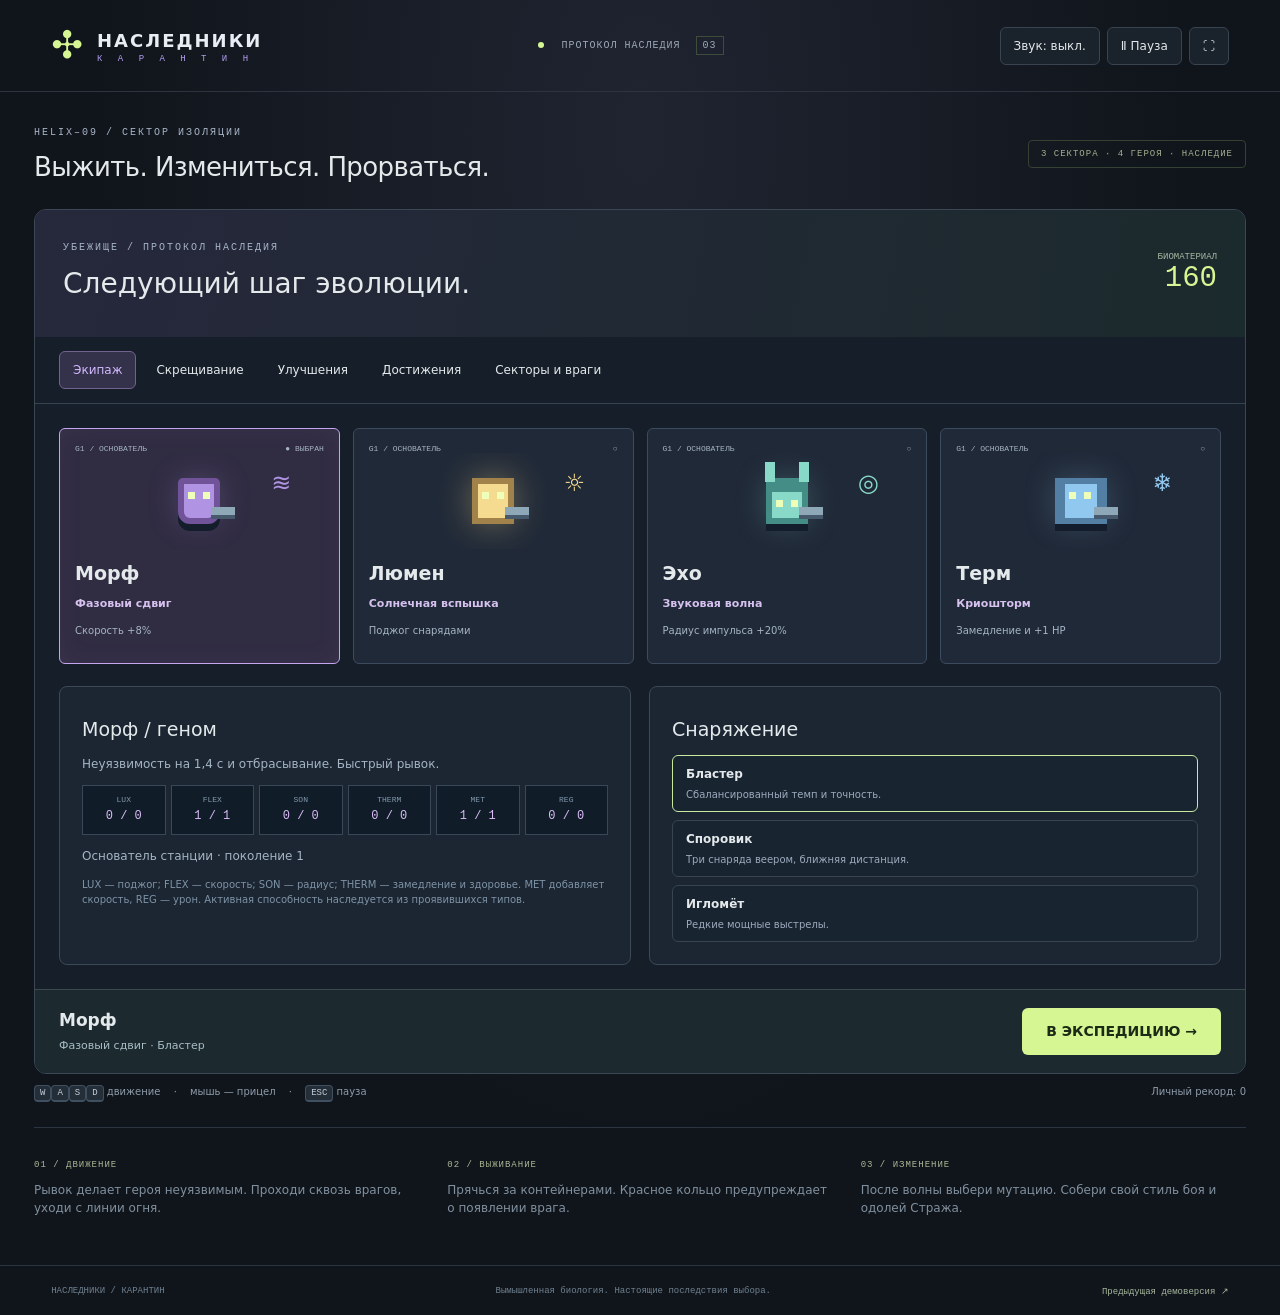
==== index.html @ 09ae6147 "Add files via upload" ====
<!doctype html><html lang="ru"><head><meta charset="utf-8"><meta name="viewport" content="width=device-width,initial-scale=1"><meta name="theme-color" content="#10151b"><title>Наследники — Карантин</title><link rel="stylesheet" href="style.css"></head><body><header><a href="./" class="logo"><span class="sigil">✣</span><span>НАСЛЕДНИКИ<small>К А Р А Н Т И Н</small></span></a><div class="build"><i></i> ПРОТОКОЛ НАСЛЕДИЯ <span>03</span></div><div class="top-actions"><button id="sound" aria-label="Включить звук">Звук: выкл.</button><button id="pause">Ⅱ Пауза</button><button id="fullscreen" aria-label="Полный экран">⛶</button></div></header><main><div class="brief"><div><span class="eyebrow">HELIX–09 / СЕКТОР ИЗОЛЯЦИИ</span><h1>Выжить. Измениться. Прорваться.</h1></div><span class="mission-tag">3 СЕКТОРА · 4 ГЕРОЯ · НАСЛЕДИЕ</span></div><section id="hub"></section><section id="game-shell" aria-label="Игровая арена"><div class="hud"><div class="pilot"><span class="avatar">◈</span><div><b id="heroName">МОРФ</b><span id="hp" aria-label="Здоровье">♥ ♥ ♥ ♥ ♥ ♥</span></div></div><div class="wave"><span id="wave">СЕКТОР 01</span><b id="enemyCount">ОЖИДАНИЕ СИГНАЛА</b></div><div class="score"><span>БИОМАТЕРИАЛ</span><b id="score">0000</b></div></div><div class="stage"><canvas id="game" width="1000" height="620" tabindex="0" aria-label="Арена. WASD — движение, мышь — прицел, левая кнопка — огонь, пробел — рывок, E — импульс."></canvas><div id="overlay" class="overlay"></div><div id="announcement" aria-live="polite"></div><div class="touch-controls"><div class="dpad"><button data-key="KeyW">↑</button><div><button data-key="KeyA">←</button><button data-key="KeyS">↓</button><button data-key="KeyD">→</button></div></div><div><button id="touch-fire">ОГОНЬ</button><button id="touch-dash">РЫВОК</button><button id="touch-skill">ИМПУЛЬС</button></div></div></div><div class="abilitybar"><div><kbd>ЛКМ</kbd><span><span id="weaponName">Бластер</span> <small>∞ БОЕЗАПАС</small></span></div><div><kbd>SPACE</kbd><span>Текучий рывок<small id="dashStatus">ГОТОВ</small></span><progress id="dashMeter" max="1" value="1"></progress></div><div><kbd>E</kbd><span><span id="skillName">Мутационный импульс</span><small id="skillStatus">ГОТОВ</small></span><progress id="skillMeter" max="1" value="1"></progress></div><div id="mutationList" class="mutation-list">БАЗОВЫЙ ГЕНОМ</div></div></section><div class="below"><p><kbd>W</kbd><kbd>A</kbd><kbd>S</kbd><kbd>D</kbd> движение <span>·</span> мышь — прицел <span>·</span> <kbd>ESC</kbd> пауза</p><p id="record">Личный рекорд: 0</p></div><section class="fieldnotes"><div><span>01 / ДВИЖЕНИЕ</span><p>Рывок делает героя неуязвимым. Проходи сквозь врагов, уходи с линии огня.</p></div><div><span>02 / ВЫЖИВАНИЕ</span><p>Прячься за контейнерами. Красное кольцо предупреждает о появлении врага.</p></div><div><span>03 / ИЗМЕНЕНИЕ</span><p>После волны выбери мутацию. Собери свой стиль боя и одолей Стража.</p></div></section></main><footer>НАСЛЕДНИКИ / КАРАНТИН <span>Вымышленная биология. Настоящие последствия выбора.</span><a href="legacy.html">Предыдущая демоверсия ↗</a></footer><script src="campaign.js"></script><script src="hub.js"></script><script src="combat.js"></script><script src="arena.js"></script></body></html>
---- style.css ----
:root{color-scheme:dark;--bg:#10151b;--line:#2b343f;--muted:#81909f;--lime:#d6f593;--purple:#b59ef4}*{box-sizing:border-box}body{margin:0;background:radial-gradient(ellipse at 50% 10%,#202431 0,transparent 60%),var(--bg);color:#e4e9eb;font:14px/1.5 'Segoe UI',system-ui,sans-serif}button,a{-webkit-tap-highlight-color:transparent}button{font:inherit;color:inherit;background:#242d37;border:1px solid #394451;border-radius:6px;padding:9px 13px;cursor:pointer}button:hover{border-color:var(--lime);background:#333e46}button:focus-visible,a:focus-visible{outline:2px solid var(--lime);outline-offset:3px}header{height:92px;padding:0 4vw;border-bottom:1px solid var(--line);display:flex;align-items:center;justify-content:space-between;gap:20px}.logo{display:flex;gap:12px;align-items:center;text-decoration:none;color:#e8edf3;font-size:18px;font-weight:800;letter-spacing:2px}.logo small{display:block;color:var(--purple);font:9px monospace;letter-spacing:5px}.sigil{color:var(--lime);font-size:38px}.build{font:10px monospace;letter-spacing:1px;color:#9ca9b4}.build i{display:inline-block;height:6px;width:6px;background:var(--lime);border-radius:50%;margin-right:10px}.build span{border:1px solid #3e4c3c;padding:3px 6px;margin-left:8px}.top-actions{display:flex;gap:7px}.top-actions button{font-size:12px;background:#1a222b}main{max-width:1280px;padding:28px 34px 0;margin:auto}.brief{display:flex;align-items:center;justify-content:space-between;margin-bottom:22px;gap:20px}.eyebrow{font:10px monospace;color:#a7b4c6;letter-spacing:2px}h1{font-size:26px;font-weight:500;letter-spacing:-.6px;margin:7px 0 0}.mission-tag{font:9px monospace;letter-spacing:1px;color:#a3b18f;padding:8px 12px;border:1px solid #354131;border-radius:4px}#game-shell{border:1px solid #3b4755;border-radius:10px;overflow:hidden;background:#141c25;box-shadow:0 25px 80px #0006}#game-shell:fullscreen{display:flex;flex-direction:column;justify-content:center;background:#10151b;border:0;border-radius:0}.hud{height:70px;display:flex;align-items:center;justify-content:space-between;padding:0 24px;background:#19222c;border-bottom:1px solid #34404b}.pilot{display:flex;align-items:center;gap:12px}.avatar{width:38px;height:42px;display:grid;place-items:center;background:#302b45;color:#c2a5f8;font-size:29px;border:1px solid #65547a}.pilot b{display:block;font:11px monospace;letter-spacing:2px}.pilot #hp{display:block;color:#ef8f91;font:17px monospace;letter-spacing:2px}.wave{text-align:center;font:10px monospace;letter-spacing:1px;color:#9caab8}.wave b{display:block;color:#dce6ee;font-size:11px;margin-top:5px}.score{text-align:right;font:9px monospace;color:#8799a7}.score b{display:block;font-size:22px;color:var(--lime);letter-spacing:2px}.stage{position:relative;background:#101720;max-height:calc(100vh - 180px);min-height:260px;aspect-ratio:1000/620;display:flex;justify-content:center}.stage canvas{display:block;width:100%;height:100%;object-fit:contain;image-rendering:pixelated;outline:none;cursor:crosshair;touch-action:none}#game-shell:fullscreen .stage{max-height:calc(100vh - 144px);height:calc(100vh - 144px);width:auto;aspect-ratio:1000/620;align-self:center;max-width:100%}.abilitybar{display:flex;align-items:center;gap:24px;min-height:74px;padding:12px 22px;border-top:1px solid #33404c;background:#19222c}.abilitybar>div{display:flex;align-items:center;gap:9px;position:relative}.abilitybar span{font-size:11px}.abilitybar small{display:block;font:8px monospace;color:var(--lime);margin-top:3px}kbd{display:inline-block;font:10px monospace;padding:4px 7px;background:#242e39;border:1px solid #415060;border-bottom-width:2px;border-radius:4px;color:#c4cfdb}.abilitybar progress{width:38px;height:4px;accent-color:var(--purple)}.mutation-list{margin-left:auto;font:9px monospace!important;color:#b3a1dc;max-width:200px}.overlay{position:absolute;inset:0;display:flex;align-items:center;justify-content:center;background:#101721a8;backdrop-filter:blur(3px);z-index:3;padding:18px}.overlay.hidden{display:none}.modal{max-width:640px;width:100%;text-align:center}.modal .overline{font:10px monospace;letter-spacing:3px;color:var(--lime)}.modal h2{font-size:clamp(28px,4vw,53px);letter-spacing:-2px;line-height:1.05;margin:16px 0;font-weight:800}.modal p{color:#bdc8d1;font-size:13px;max-width:450px;margin:14px auto 24px}.modal .bigbutton{padding:14px 35px;background:var(--lime);color:#192318;font-weight:800;letter-spacing:.5px;border:0;box-shadow:0 4px 0 #78944e}.modal .secondary{margin:10px}.modal .hint{font:10px monospace;color:#93a0b0;margin-top:18px}.hero-pixel{display:inline-block;width:46px;height:50px;background:#ae8de9;border:5px solid #5a437b;box-shadow:0 8px 0 #302c46,0 0 45px #b993ec30;position:relative;margin-bottom:5px}.hero-pixel:before{content:'';position:absolute;left:6px;top:12px;width:7px;height:7px;background:#d5fcb9;box-shadow:16px 0 #d5fcb9}.hero-pixel:after{content:'';position:absolute;right:-21px;bottom:2px;width:29px;height:9px;background:#a5b5bd;box-shadow:0 4px #414c61}.choices{display:grid;grid-template-columns:repeat(3,1fr);gap:12px;text-align:left}.choice{padding:19px 16px;min-height:140px;background:#202a37;border-color:#665e7d}.choice b{display:block;font-size:15px;color:#d9c4fb;margin-bottom:10px}.choice span{display:block;font-size:12px;color:#afbdca}.choice i{font:10px monospace;color:var(--lime);display:block;margin-bottom:10px;font-style:normal}#announcement{position:absolute;top:18px;left:50%;transform:translateX(-50%);pointer-events:none;background:#1a2432d9;border:1px solid #55607a;padding:7px 17px;color:#d7e7c6;font:11px monospace;white-space:nowrap;opacity:0;transition:opacity .3s;z-index:2}.below{display:flex;justify-content:space-between;font-size:10px;color:#8e9cab}.below span{padding:0 10px}.below kbd{font-size:9px;padding:2px 5px}.fieldnotes{display:grid;grid-template-columns:repeat(3,1fr);gap:28px;padding:24px 0;border-top:1px solid var(--line);margin-top:15px}.fieldnotes span{font:9px monospace;letter-spacing:1px;color:#acb795}.fieldnotes p{color:#81909f;font-size:12px;margin:8px 0}footer{padding:20px 4vw;display:flex;justify-content:space-between;gap:20px;color:#708190;border-top:1px solid var(--line);font:9px monospace;margin-top:16px}footer a{color:#a7b79d;text-decoration:none}.touch-controls{display:none;position:absolute;inset:auto 12px 10px;justify-content:space-between;z-index:2;pointer-events:none}.touch-controls button{pointer-events:auto;touch-action:none;background:#303b53cc;padding:11px;user-select:none}.dpad{text-align:center}.dpad>button{margin-bottom:4px}.touch-controls>div:last-child{display:flex;align-items:end;gap:4px}.touch-controls>div:last-child button{font-size:9px}@media(pointer:coarse){.touch-controls{display:flex}}@media(max-width:800px){header{padding:16px;height:auto;flex-wrap:wrap}.build{display:none}main{padding:18px 12px 0}.brief h1{font-size:21px}.mission-tag{display:none}.hud{padding:0 12px;height:62px}.stage{max-height:none;min-height:0}.abilitybar{gap:12px;padding:10px;flex-wrap:wrap}.abilitybar span{font-size:10px}.abilitybar progress{display:none}.mutation-list{display:none!important}.below{flex-wrap:wrap}.fieldnotes{gap:12px}.fieldnotes p{font-size:11px}.modal h2{font-size:28px;margin:7px 0}.hero-pixel{display:none}.modal p{margin:8px auto;font-size:11px}.modal .bigbutton{padding:10px 20px}.choices{gap:6px}.choice{padding:10px;min-height:100px}.choice b{font-size:12px}.choice span{font-size:10px}.modal .hint{margin-top:8px}footer span{display:none}}

/* Keep the arena's aspect ratio when the browser panel is resized. */
.stage{width:100%;max-height:none;min-height:0}
#game-shell:fullscreen .stage{width:min(100vw,calc((100vh - 144px)*1000/620));height:auto;max-height:none;aspect-ratio:1000/620}
[hidden]{display:none!important}#hub{border:1px solid #3b4755;border-radius:12px;background:#161f29;overflow:hidden}.hub-head{display:flex;justify-content:space-between;align-items:center;padding:25px 28px;background:linear-gradient(100deg,#26283c,#1b2a2c)}.hub-head h2{font-size:28px;margin:7px 0;font-weight:500}.wallet{text-align:right}.wallet small{display:block;font:9px monospace;color:#a7b7a2}.wallet strong{font:29px monospace;color:#d6f593}.hub-tabs{display:flex;gap:6px;padding:14px 24px;border-bottom:1px solid #354250;flex-wrap:wrap}.hub-tabs button{background:transparent;border-color:transparent;font-size:12px}.hub-tabs button.active{background:#34314a;color:#d3baff;border-color:#73628e}.hub-body{padding:24px}.hub-body p{color:#a5b5c3;font-size:12px}.hub-notice{margin:18px 24px 0;padding:12px 16px;border:1px solid #5f7455;background:#273b2a;color:#d4e8ba;font-size:12px}.crew-grid{display:grid;grid-template-columns:repeat(4,1fr);gap:13px;margin-bottom:22px}.hero-card{text-align:left;min-height:235px;background:#202938;border:1px solid #3d4b5f;padding:15px}.hero-card.chosen{border-color:#c3a6f0;background:#302c42;box-shadow:inset 0 0 24px #b58ee412}.card-top{display:flex;justify-content:space-between;font:8px monospace;color:#a6b4c4}.hero-card h3{font-size:19px;margin:10px 0 4px}.hero-card b{font-size:11px;color:#d6c1ef}.hero-card p{font-size:10px;line-height:1.5}.hub-portrait{position:relative;display:grid;place-items:center;height:96px;overflow:hidden}.pixel-body{width:42px;height:46px;background:var(--hero);border:6px solid var(--dark);box-shadow:0 7px 0 #141d2b,0 0 30px color-mix(in srgb,var(--hero),transparent 75%);position:relative;animation:idle 2.5s ease-in-out infinite;image-rendering:pixelated}.pixel-body:before{content:'';position:absolute;top:8px;left:4px;width:7px;height:7px;background:#edffb9;box-shadow:15px 0 #edffb9}.pixel-body:after{content:'';position:absolute;right:-21px;bottom:-1px;width:24px;height:8px;background:#8fa8b8;border-bottom:4px solid #475a6d}.hub-portrait>span{position:absolute;right:13%;top:12%;color:var(--hero);font-size:24px}.echo .pixel-body{border-top-width:14px}.echo .pixel-body i:before,.echo .pixel-body i:after{content:'';position:absolute;top:-30px;width:10px;height:20px;background:var(--hero)}.echo .pixel-body i:before{left:-7px}.echo .pixel-body i:after{right:-7px}.lumen .pixel-body{box-shadow:0 0 35px #efd88866}.therm .pixel-body{width:52px;border-left-width:10px;border-right-width:10px}.morph .pixel-body{border-radius:5px 5px 12px 12px}@keyframes idle{50%{transform:translateY(-4px)}}.hub-columns{display:grid;grid-template-columns:1fr 1fr;gap:18px}.hub-panel{border:1px solid #3b4957;background:#1b2632;padding:22px;border-radius:8px}.hub-panel h3{font-weight:500;font-size:19px;margin:6px 0 12px}.hub-panel select{display:block;width:100%;background:#111c28;border:1px solid #526176;color:#dce3ed;padding:12px;border-radius:5px;margin:8px 0 18px;font:13px system-ui}.hub-panel label{font-size:12px;color:#acbac8}.gene-strip{display:grid;grid-template-columns:repeat(6,1fr);gap:5px}.gene-strip>div{background:#111c29;padding:9px 4px;text-align:center;border:1px solid #394757}.gene-strip small{display:block;font:8px monospace;color:#8299ab}.gene-strip code{font:12px monospace;color:#dabcf7}.fine{font-size:10px!important;color:#7f93a6!important}.weapon-options{display:grid;gap:8px}.weapon-options button{text-align:left;background:#192431}.weapon-options button.selected{border-color:#c8e99e}.weapon-options b,.weapon-options span{display:block}.weapon-options b{font-size:12px}.weapon-options span{font-size:10px;color:#9cabbc;margin-top:4px}.launchbar{padding:18px 24px;display:flex;align-items:center;justify-content:space-between;background:#1c2a30;border-top:1px solid #3b4a4d;gap:16px}.launchbar b{display:block;font-size:17px}.launchbar span{font-size:11px;color:#aabec5}.bigbutton{background:#d6f593;color:#1c2b16;font-weight:800;padding:13px 24px;border:0}.bigbutton:disabled{opacity:.45;cursor:not-allowed}.probability{display:grid;grid-template-columns:1fr auto;gap:5px;margin:15px 0;font-size:12px}.probability progress{width:100%;height:6px;grid-column:1/-1;accent-color:#b995f2}.upgrade-grid{display:grid;grid-template-columns:repeat(3,1fr);gap:15px}.upgrade-grid progress{width:100%;height:7px;accent-color:#b795e9;margin:12px 0 20px}.upgrade-grid button{width:100%}.upgrade-grid button:disabled{opacity:.4;cursor:not-allowed}.achievement-summary{font:12px monospace;color:#c5deb3;margin-bottom:20px}.achievement-grid{display:grid;grid-template-columns:repeat(3,1fr);gap:12px}.achievement{display:flex;gap:12px;padding:17px;background:#1a2430;border:1px solid #344354;border-radius:7px;opacity:.65}.achievement.unlocked{border-color:#7e9364;background:#293729;opacity:1}.achievement>span{font-size:26px;color:#b7d592}.achievement h3{font-size:14px;margin:0}.achievement p{font-size:11px;margin:6px 0}.achievement small{font:9px monospace;color:#b8c99b}.enemy-codex{display:grid;grid-template-columns:repeat(3,1fr);gap:15px;margin-top:22px}.enemy-codex>div{border-left:2px solid #9975b7;padding:8px 14px}.enemy-codex b{font-size:13px}@media(max-width:800px){.hub-head{padding:18px}.hub-head h2{font-size:23px}.hub-body{padding:13px}.hub-tabs{padding:12px}.crew-grid{grid-template-columns:repeat(2,1fr)}.hub-columns{grid-template-columns:1fr}.upgrade-grid,.achievement-grid{grid-template-columns:1fr}.enemy-codex{grid-template-columns:repeat(2,1fr)}.hero-card{padding:12px;min-height:225px}.launchbar{padding:15px;flex-wrap:wrap}.hub-panel{padding:17px}.hub-notice{margin:12px}.gene-strip code{font-size:10px}}
#hub:fullscreen{overflow-y:auto;border-radius:0;background:#161f29;padding:10px max(12px,calc((100vw - 1200px)/2))}
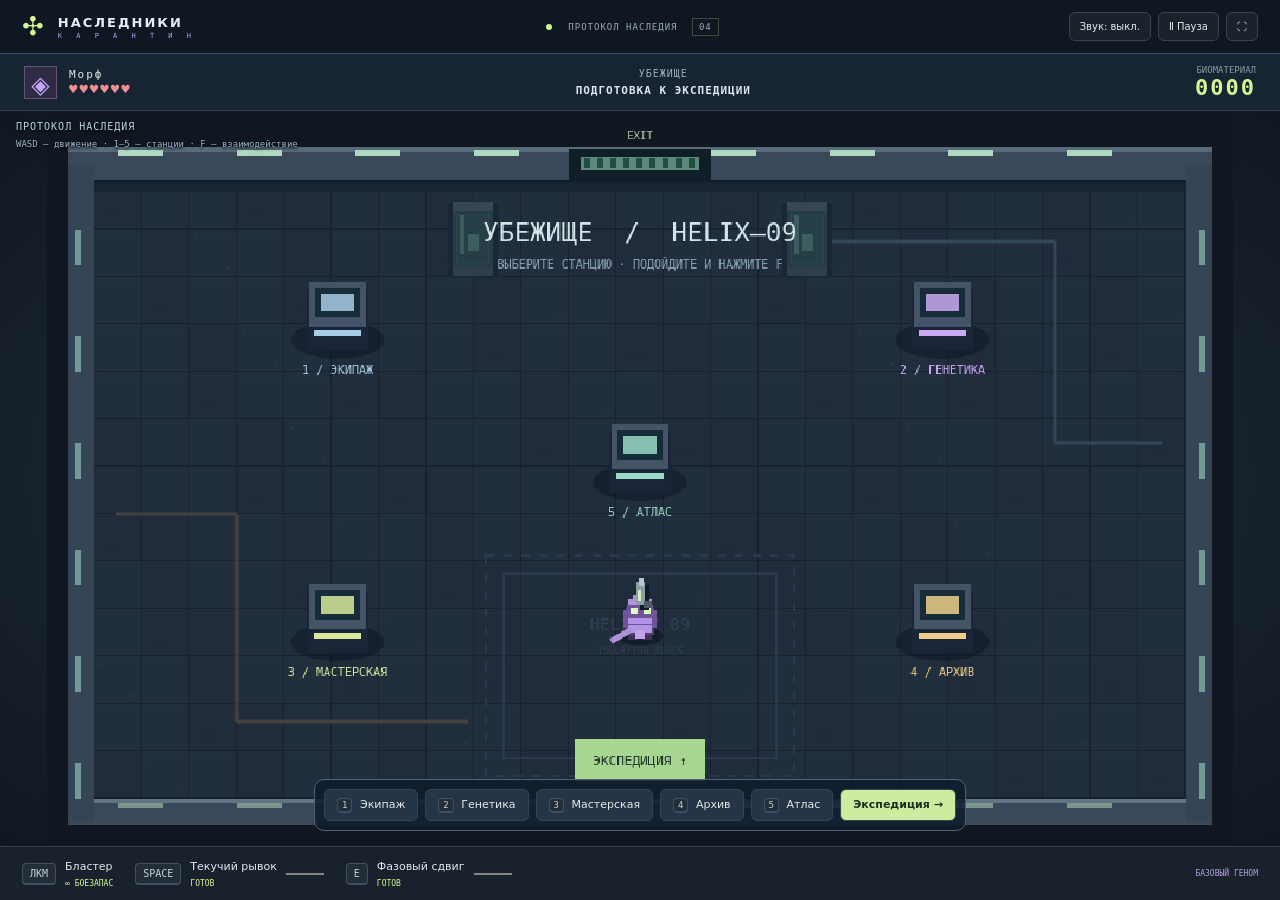
==== commit 5bad4832: "Add room exploration, genetic inheritance UI and achievement rewards" ====
--- a/index.html
+++ b/index.html
@@ -1,2 +1,2 @@
-<!doctype html><html lang="ru"><head><meta charset="utf-8"><meta name="viewport" content="width=device-width,initial-scale=1"><meta name="theme-color" content="#10151b"><title>Наследники — Карантин</title><link rel="stylesheet" href="style.css"></head><body><header><a href="./" class="logo"><span class="sigil">✣</span><span>НАСЛЕДНИКИ<small>К А Р А Н Т И Н</small></span></a><div class="build"><i></i> ПРОТОКОЛ НАСЛЕДИЯ <span>03</span></div><div class="top-actions"><button id="sound" aria-label="Включить звук">Звук: выкл.</button><button id="pause">Ⅱ Пауза</button><button id="fullscreen" aria-label="Полный экран">⛶</button></div></header><main><div class="brief"><div><span class="eyebrow">HELIX–09 / СЕКТОР ИЗОЛЯЦИИ</span><h1>Выжить. Измениться. Прорваться.</h1></div><span class="mission-tag">3 СЕКТОРА · 4 ГЕРОЯ · НАСЛЕДИЕ</span></div><section id="hub"></section><section id="game-shell" aria-label="Игровая арена"><div class="hud"><div class="pilot"><span class="avatar">◈</span><div><b id="heroName">МОРФ</b><span id="hp" aria-label="Здоровье">♥ ♥ ♥ ♥ ♥ ♥</span></div></div><div class="wave"><span id="wave">СЕКТОР 01</span><b id="enemyCount">ОЖИДАНИЕ СИГНАЛА</b></div><div class="score"><span>БИОМАТЕРИАЛ</span><b id="score">0000</b></div></div><div class="stage"><canvas id="game" width="1000" height="620" tabindex="0" aria-label="Арена. WASD — движение, мышь — прицел, левая кнопка — огонь, пробел — рывок, E — импульс."></canvas><div id="overlay" class="overlay"></div><div id="announcement" aria-live="polite"></div><div class="touch-controls"><div class="dpad"><button data-key="KeyW">↑</button><div><button data-key="KeyA">←</button><button data-key="KeyS">↓</button><button data-key="KeyD">→</button></div></div><div><button id="touch-fire">ОГОНЬ</button><button id="touch-dash">РЫВОК</button><button id="touch-skill">ИМПУЛЬС</button></div></div></div><div class="abilitybar"><div><kbd>ЛКМ</kbd><span><span id="weaponName">Бластер</span> <small>∞ БОЕЗАПАС</small></span></div><div><kbd>SPACE</kbd><span>Текучий рывок<small id="dashStatus">ГОТОВ</small></span><progress id="dashMeter" max="1" value="1"></progress></div><div><kbd>E</kbd><span><span id="skillName">Мутационный импульс</span><small id="skillStatus">ГОТОВ</small></span><progress id="skillMeter" max="1" value="1"></progress></div><div id="mutationList" class="mutation-list">БАЗОВЫЙ ГЕНОМ</div></div></section><div class="below"><p><kbd>W</kbd><kbd>A</kbd><kbd>S</kbd><kbd>D</kbd> движение <span>·</span> мышь — прицел <span>·</span> <kbd>ESC</kbd> пауза</p><p id="record">Личный рекорд: 0</p></div><section class="fieldnotes"><div><span>01 / ДВИЖЕНИЕ</span><p>Рывок делает героя неуязвимым. Проходи сквозь врагов, уходи с линии огня.</p></div><div><span>02 / ВЫЖИВАНИЕ</span><p>Прячься за контейнерами. Красное кольцо предупреждает о появлении врага.</p></div><div><span>03 / ИЗМЕНЕНИЕ</span><p>После волны выбери мутацию. Собери свой стиль боя и одолей Стража.</p></div></section></main><footer>НАСЛЕДНИКИ / КАРАНТИН <span>Вымышленная биология. Настоящие последствия выбора.</span><a href="legacy.html">Предыдущая демоверсия ↗</a></footer><script src="campaign.js"></script><script src="hub.js"></script><script src="combat.js"></script><script src="arena.js"></script></body></html>
-
+<!doctype html><html lang="ru"><head><meta charset="utf-8"><meta name="viewport" content="width=device-width,initial-scale=1"><meta name="theme-color" content="#10151b"><title>Наследники — Карантин</title><link rel="stylesheet" href="style.css"><link rel="stylesheet" href="rooms.css"></head><body><header><a href="./" class="logo"><span class="sigil">✣</span><span>НАСЛЕДНИКИ<small>К А Р А Н Т И Н</small></span></a><div class="build"><i></i> ПРОТОКОЛ НАСЛЕДИЯ <span>04</span></div><div class="top-actions"><button id="sound" aria-label="Включить звук">Звук: выкл.</button><button id="pause">Ⅱ Пауза</button><button id="fullscreen" aria-label="Полный экран">⛶</button></div></header><main><div class="brief"><div><span class="eyebrow">HELIX–09 / СЕКТОР ИЗОЛЯЦИИ</span><h1>Выжить. Измениться. Прорваться.</h1></div><span class="mission-tag">3 СЕКТОРА · 4 ГЕРОЯ · НАСЛЕДИЕ</span></div><section id="hub"></section><section id="game-shell" aria-label="Игровая арена"><div class="hud"><div class="pilot"><span class="avatar">◈</span><div><b id="heroName">МОРФ</b><span id="hp" aria-label="Здоровье">♥ ♥ ♥ ♥ ♥ ♥</span></div></div><div class="wave"><span id="wave">СЕКТОР 01</span><b id="enemyCount">ОЖИДАНИЕ СИГНАЛА</b></div><div class="score"><span>БИОМАТЕРИАЛ</span><b id="score">0000</b></div></div><div class="stage"><canvas id="game" width="1000" height="620" tabindex="0" aria-label="Арена. WASD — движение, мышь — прицел, левая кнопка — огонь, пробел — рывок, E — импульс."></canvas><div id="overlay" class="overlay"></div><div id="announcement" aria-live="polite"></div><div class="touch-controls"><div class="dpad"><button data-key="KeyW">↑</button><div><button data-key="KeyA">←</button><button data-key="KeyS">↓</button><button data-key="KeyD">→</button></div></div><div><button id="touch-fire">ОГОНЬ</button><button id="touch-dash">РЫВОК</button><button id="touch-skill">ИМПУЛЬС</button></div></div></div><div class="abilitybar"><div><kbd>ЛКМ</kbd><span><span id="weaponName">Бластер</span> <small>∞ БОЕЗАПАС</small></span></div><div><kbd>SPACE</kbd><span>Текучий рывок<small id="dashStatus">ГОТОВ</small></span><progress id="dashMeter" max="1" value="1"></progress></div><div><kbd>E</kbd><span><span id="skillName">Мутационный импульс</span><small id="skillStatus">ГОТОВ</small></span><progress id="skillMeter" max="1" value="1"></progress></div><div id="mutationList" class="mutation-list">БАЗОВЫЙ ГЕНОМ</div></div></section><div class="below"><p><kbd>W</kbd><kbd>A</kbd><kbd>S</kbd><kbd>D</kbd> движение <span>·</span> мышь — прицел <span>·</span> <kbd>ESC</kbd> пауза</p><p id="record">Личный рекорд: 0</p></div><section class="fieldnotes"><div><span>01 / ДВИЖЕНИЕ</span><p>Рывок делает героя неуязвимым. Проходи сквозь врагов, уходи с линии огня.</p></div><div><span>02 / ВЫЖИВАНИЕ</span><p>Прячься за контейнерами. Красное кольцо предупреждает о появлении врага.</p></div><div><span>03 / ИЗМЕНЕНИЕ</span><p>После волны выбери мутацию. Собери свой стиль боя и одолей Стража.</p></div></section></main><footer>НАСЛЕДНИКИ / КАРАНТИН <span>Вымышленная биология. Настоящие последствия выбора.</span><a href="legacy.html">Предыдущая демоверсия ↗</a></footer><script src="campaign.js"></script><script src="hub.js"></script><script src="combat.js"></script><script src="rooms-core.js"></script><script>Rooms.install(Combat)</script><script src="arena.js"></script><script src="rooms.js"></script></body></html>
+
--- a/rooms.css
+++ b/rooms.css
@@ -0,0 +1,2 @@
+/* Viewport-first game. Station panels occupy one side, leaving the room visible. */
+html,body{width:100%;height:100%;overflow:hidden;background:#101720}header{height:54px;position:fixed;inset:0 0 auto;z-index:8;padding:0 22px;background:#101923ed;border-bottom:1px solid #405065}.logo{font-size:13px;letter-spacing:2px}.logo .sigil{font-size:26px}.logo small{font-size:7px}.build{font-size:9px}.brief,.below,.fieldnotes,footer{display:none}main{padding:0;max-width:none;margin:0;position:fixed;inset:54px 0 0}#game-shell,#game-shell:fullscreen{display:flex!important;position:absolute;inset:0;border:0;border-radius:0;box-shadow:none;flex-direction:column;justify-content:initial}.hud{height:57px;min-height:57px;padding:0 24px;background:#172431}.stage,#game-shell:fullscreen .stage{flex:1;min-height:0;max-height:none;aspect-ratio:auto;width:100%;height:auto;align-self:stretch;overflow:hidden;background:radial-gradient(ellipse,#263746,#101720)}.stage canvas{width:100%;height:100%;object-fit:contain}.abilitybar{height:54px;min-height:54px;padding:7px 22px;gap:22px}.abilitybar>div{flex-shrink:0}.mutation-list{max-width:30vw;font-size:8px!important}.hud .avatar{height:33px;width:33px;font-size:24px}.pilot #hp{font-size:14px}.top-actions button{font-size:10px;padding:6px 10px}#room-info{position:absolute;top:10px;left:16px;pointer-events:none;color:#b9d5db;max-width:70%;text-shadow:0 2px 3px #000}#room-info b{display:block;font:10px monospace;letter-spacing:1px}#room-info span{font:9px monospace;color:#9bb3c4}#route-map{position:absolute;right:14px;top:10px;display:flex;gap:4px;max-width:28%;flex-wrap:wrap;justify-content:end;pointer-events:none}#route-map span{font:8px monospace;border:1px solid #45596a;padding:4px 6px;background:#172432dd;color:#a9bdc9}#route-map .current{border-color:#cbe0a2;color:#d9f6b9}#announcement{top:54px;font-size:10px;max-width:88%;white-space:normal;text-align:center}#station-dock{position:fixed;bottom:69px;left:50%;transform:translateX(-50%);z-index:4;display:flex;gap:7px;background:#101c2cdd;padding:9px;border:1px solid #506276;border-radius:10px;max-width:95vw}#station-dock button{white-space:nowrap;font-size:11px;padding:7px 12px;background:#253446}#station-dock kbd{padding:1px 4px;margin-right:4px;font-size:9px}#station-dock #dock-launch{background:#cdeca0;color:#1e3026;font-weight:700}#interact{position:absolute;bottom:80px;left:50%;transform:translateX(-50%);z-index:4;background:#d2e8b1;color:#1d312b;border:0;font-size:12px;box-shadow:0 3px 18px #0008}#hub{position:fixed;z-index:7;inset:70px 20px 84px auto;width:min(590px,55vw);border:1px solid #63758c;border-radius:12px;display:flex;flex-direction:column;background:#142131f5;box-shadow:-20px 0 90px #0008;overflow:hidden}#hub .hub-head{padding:16px 45px 12px 20px;background:linear-gradient(120deg,#32344d,#19383b)}.hub-head h2{font-size:19px;margin:5px 0}.hub-head .eyebrow{font-size:8px}.wallet strong{font-size:23px}.wallet small{font-size:8px}.hub-tabs{padding:8px;gap:2px;flex-shrink:0}.hub-tabs button{font-size:10px;padding:7px 8px}.hub-body{overflow-y:auto;overscroll-behavior:contain;padding:14px;flex:1;min-height:0}.hub-columns{grid-template-columns:1fr}.crew-grid{grid-template-columns:repeat(2,minmax(0,1fr));gap:10px}.hero-card{min-height:175px;padding:12px}.hub-portrait{height:63px}.hero-card h3{font-size:17px;margin:5px 0}.hero-card p{margin:5px 0}.card-top{font-size:7px}.hub-panel{padding:15px;margin-bottom:12px}.hub-panel h3{font-size:16px}.upgrade-grid,.achievement-grid{grid-template-columns:1fr}.hub-panel p{margin:7px 0}.hub-notice{margin:9px 14px 0;padding:9px;font-size:11px;max-height:70px;overflow:auto;flex-shrink:0}.launchbar{padding:11px 15px;flex-shrink:0}.launchbar b{font-size:13px}.launchbar span{font-size:9px}.launchbar .bigbutton{padding:10px 16px;font-size:11px}#close-hub,#close-service{position:absolute;right:8px;top:8px;width:29px;height:29px;padding:0;z-index:1;border-color:#63748b;background:#172131}.gene-strip{gap:3px}.gene-strip code{font-size:11px}.enemy-codex{grid-template-columns:1fr 1fr}.family-tree,.family-tree ul{list-style:none;padding-left:18px;margin:9px 0;border-left:1px solid #76608d}.family-tree li{margin:8px 0}.family-tree small{margin-left:9px;color:#8cabc0;font-size:10px}.family-tree span{color:#d7b9f1}.reward-options{display:grid;grid-template-columns:1fr 1fr;gap:8px}.reward-options button{text-align:left;font-size:11px}.reward-options small{display:block;color:#a4b7c6;font-size:9px;margin-top:5px}button:disabled{opacity:.45;cursor:not-allowed}.inherit-table{display:grid;grid-template-columns:.65fr 1fr 1fr 1.7fr;gap:1px;font-size:10px;background:#45536b}.inherit-table>*{background:#182638;padding:8px 5px;overflow-wrap:anywhere}.inherit-table>div{color:#b0bde0}.trait-echo .pixel-body{border-top:10px solid #84c7be}.trait-therm .pixel-body{box-shadow:-7px 1px #91c8ef,7px 1px #91c8ef}.trait-lumen .pixel-body{filter:drop-shadow(0 0 8px #ebd78b)}.trait-morph .pixel-body{border-bottom-color:#b094e3}.overlay.adaptation{background:transparent;backdrop-filter:none;justify-content:flex-end;align-items:center;padding:20px;pointer-events:none}.adaptation .modal{pointer-events:auto;max-width:390px;background:#18263af5;padding:22px;border:1px solid #9a7ac3;border-radius:10px;box-shadow:0 10px 60px #0008}.adaptation .modal h2{font-size:26px;letter-spacing:-.7px}.adaptation .choices{grid-template-columns:1fr}.adaptation .choice{min-height:0;padding:12px}.adaptation .choice b{margin-bottom:4px}.adaptation .choice i{margin-bottom:6px}.adaptation .choice span{font-size:11px}.adaptation .modal p{margin:12px auto}.overlay:not(.adaptation) .modal{background:#172437f0;border:1px solid #60758c;border-radius:12px;padding:24px;max-width:520px}.overlay .modal h2{font-size:32px}#service-panel{position:fixed;z-index:7;right:24px;top:20%;width:min(380px,48vw);background:#1a293bf5;padding:28px 20px;border:1px solid #bfa773;border-radius:12px;box-shadow:0 12px 70px #0008}#service-panel h2{font-size:22px}#service-panel p{font-size:12px;color:#b6c8d6}#service-panel [data-shop]{display:flex;width:100%;justify-content:space-between;margin-top:12px;font-size:12px;padding:15px}#service-panel [data-shop] span{color:#e9d499}#heat{display:flex;gap:8px;font:9px monospace;color:#b5c9d7;margin-left:auto}#heat progress{width:65px;accent-color:#b6ddb4}#heat.hot{color:#ff9d80}#heat.hot progress{accent-color:#ff8c68}#reward-toast{position:fixed;top:68px;left:50%;transform:translate(-50%,-20px);padding:13px 20px;background:#263a2ff5;border:1px solid #c2d69a;border-radius:8px;z-index:20;opacity:0;pointer-events:none;transition:.3s;max-width:75vw;color:#e0f1ba;font-size:12px}#reward-toast.visible{opacity:1;transform:translate(-50%,0)}[hidden]{display:none!important}@media(max-width:850px){.build{display:none}header{height:48px;padding:0 12px;flex-wrap:nowrap}main{top:48px}.logo{font-size:10px}.logo small{letter-spacing:3px}.top-actions{gap:4px}.top-actions button{font-size:9px;padding:5px 7px}.hud{height:48px;min-height:48px;padding:0 10px}.wave{font-size:8px}.wave b{font-size:9px}.abilitybar{height:45px;min-height:45px;padding:6px 10px;flex-wrap:nowrap;gap:12px}.abilitybar span{font-size:9px}.abilitybar progress{display:none}#heat progress{display:block;width:35px}#station-dock{bottom:53px;gap:3px;padding:5px;flex-wrap:wrap;justify-content:center;width:max-content}#station-dock button{font-size:10px;padding:7px}#station-dock kbd{display:none}#hub{width:min(520px,68vw);top:58px;right:8px;bottom:65px}.hub-head h2{font-size:16px}.hub-tabs button{font-size:9px;padding:5px}.hub-body{padding:9px}.crew-grid{gap:7px}.hero-card{min-height:150px;padding:8px}.hero-card h3{font-size:14px}.hero-card b{font-size:9px}.hero-card p{font-size:9px}.card-top{font-size:6px}.hub-portrait{height:50px}.hub-head .eyebrow{letter-spacing:1px}.launchbar{gap:5px;flex-wrap:nowrap}.launchbar .bigbutton{padding:8px;font-size:9px}#room-info{top:6px;left:9px}#room-info span{font-size:8px}#route-map{display:none}.adaptation .modal{max-width:330px;padding:14px}.adaptation .modal h2{font-size:20px}.adaptation .choice{padding:9px}.overlay.adaptation{padding:10px}.touch-controls{bottom:8px}#interact{bottom:104px;font-size:10px}#announcement{top:40px;font-size:9px}#service-panel{right:8px;width:62vw;top:18%;padding:22px 14px}.reward-options{grid-template-columns:1fr}#heat{font-size:7px}}@media(max-width:520px){#hub{width:86vw}.hub-head h2{font-size:13px}.wallet strong{font-size:18px}.inherit-table{font-size:8px}.adaptation .modal{max-width:78vw}.pilot .avatar{display:none}.pilot #hp{font-size:12px;letter-spacing:1px}.score b{font-size:17px}.abilitybar>div:nth-child(1){display:none}#room-info{max-width:95%}#service-panel{width:80vw}.logo .sigil{display:none}}
